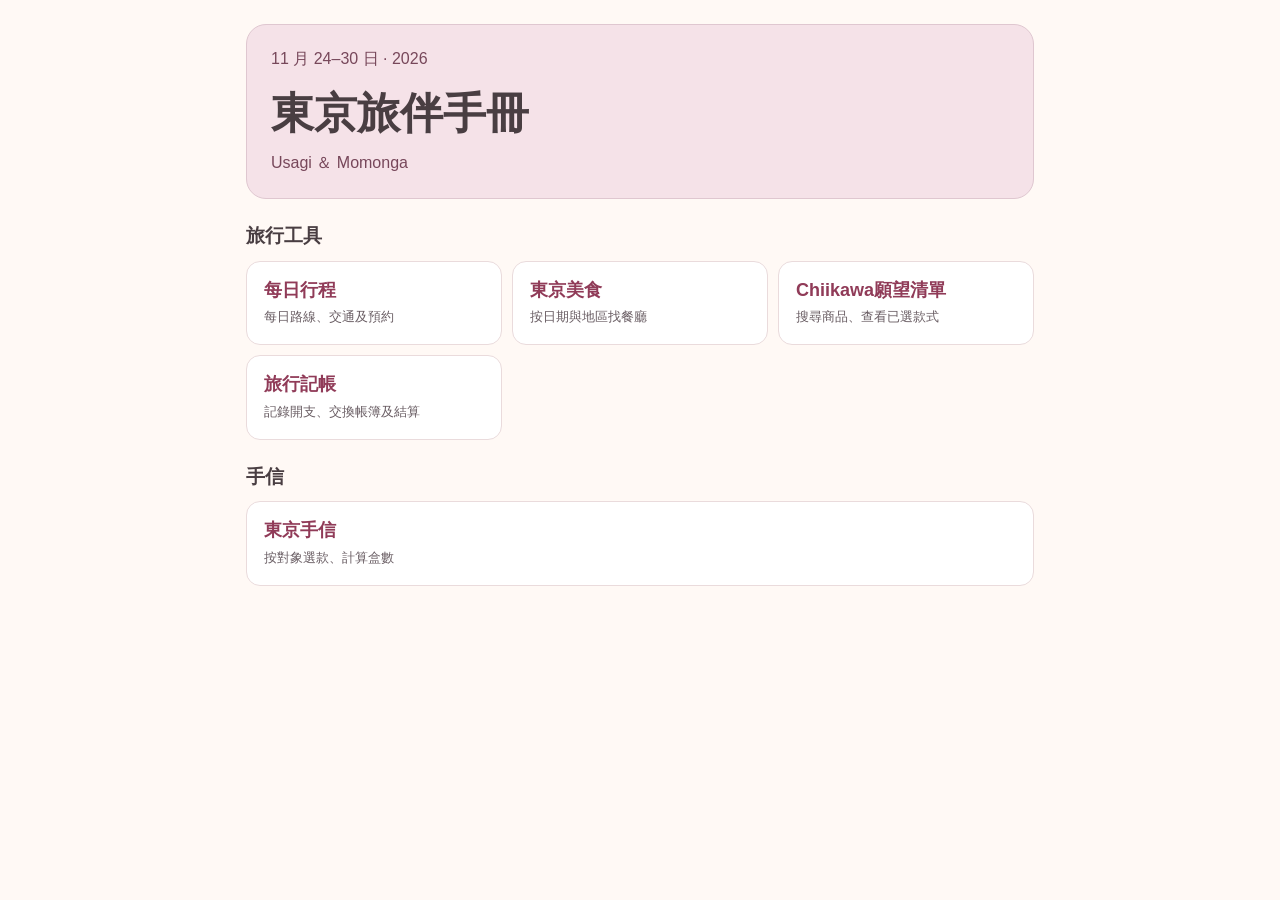
==== index.html @ d5c10bdd "Publish the Tokyo travel handbook" ====
<!doctype html><html lang="zh-Hant"><meta charset="utf-8"><meta name="viewport" content="width=device-width,initial-scale=1"><title>東京旅伴手冊</title><style>*{box-sizing:border-box}body{margin:0;background:#fff9f5;color:#493e42;font:16px/1.55 -apple-system,'PingFang TC',sans-serif}main{max-width:820px;margin:auto;padding:24px 16px 45px}header{background:#f5e2e8;border:1px solid #dfc7d0;border-radius:20px;padding:22px 24px}header p{color:#77475a;margin:0}h1{margin:.2em 0 .1em;font-size:clamp(29px,6vw,43px)}h2{font-size:19px;margin:22px 0 10px}.grid{display:grid;grid-template-columns:repeat(auto-fit,minmax(min(225px,100%),1fr));gap:10px}a{display:block;background:white;padding:15px 17px;border:1px solid #eadbdc;border-radius:14px;color:#493e42;text-decoration:none}a:hover,a:focus-visible{outline:2px solid #b34868}strong{display:block;font-size:18px;color:#903b58}small{color:#695d63}.files a{padding:10px 14px;margin:6px 0;background:#eef4f6}</style><main><header><p>11 月 24–30 日 · 2026</p><h1>東京旅伴手冊</h1><p>Usagi ＆ Momonga</p></header><h2>旅行工具</h2><div class="grid"><a href="每日行程.html"><strong>每日行程</strong><small>每日路線、交通及預約</small></a><a href="東京美食.html"><strong>東京美食</strong><small>按日期與地區找餐廳</small></a><a href="Chiikawa願望清單.html"><strong>Chiikawa願望清單</strong><small>搜尋商品、查看已選款式</small></a><a href="ledger/"><strong>旅行記帳</strong><small>記錄開支、交換帳簿及結算</small></a></div><h2>手信</h2><div class="grid"><a href="東京手信.html"><strong>東京手信</strong><small>按對象選款、計算盒數</small></a></div></main></html>
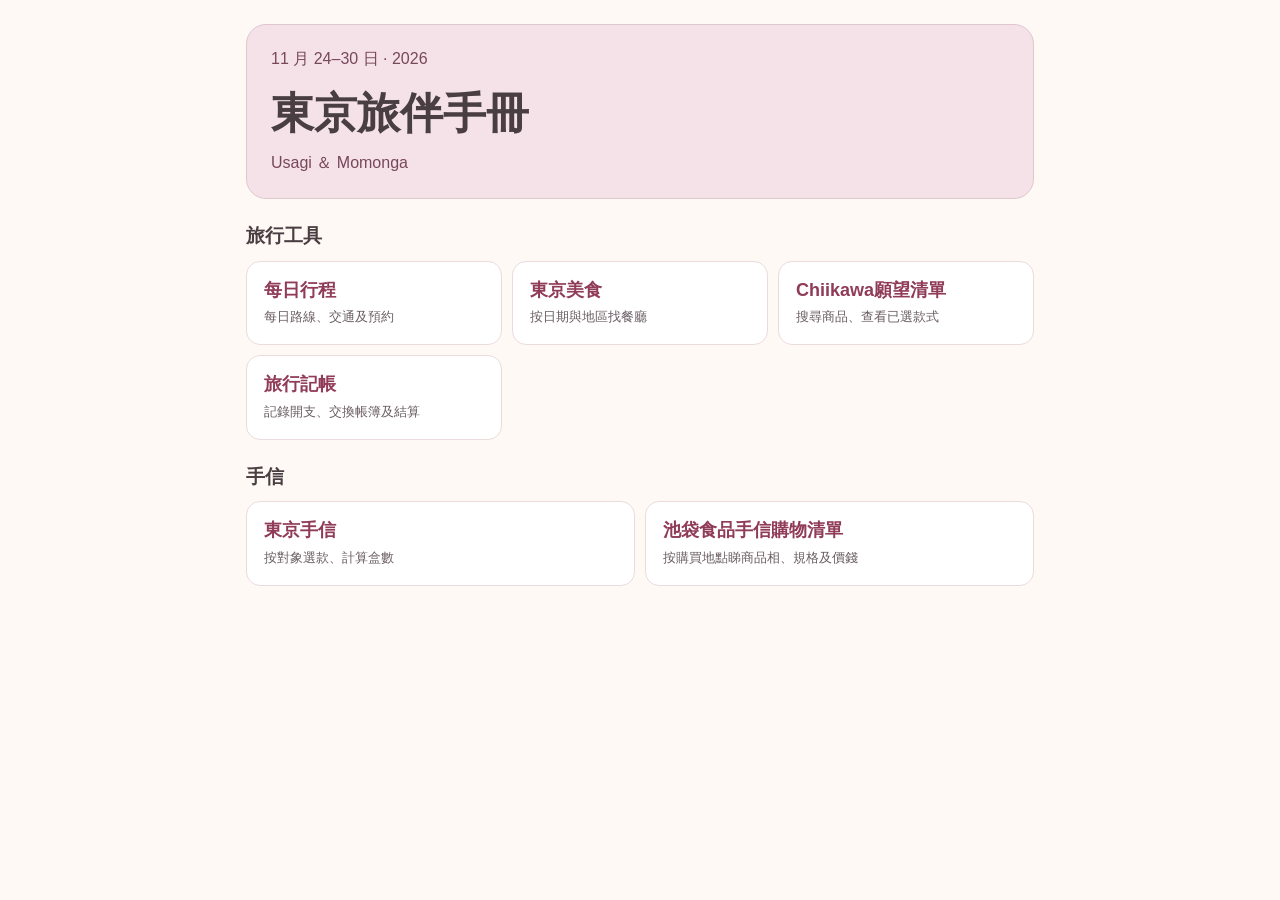
==== commit 5bc44ab1: "Add Ikebukuro food souvenir shopping guide" ====
--- a/index.html
+++ b/index.html
@@ -1 +1 @@
-<!doctype html><html lang="zh-Hant"><meta charset="utf-8"><meta name="viewport" content="width=device-width,initial-scale=1"><title>東京旅伴手冊</title><style>*{box-sizing:border-box}body{margin:0;background:#fff9f5;color:#493e42;font:16px/1.55 -apple-system,'PingFang TC',sans-serif}main{max-width:820px;margin:auto;padding:24px 16px 45px}header{background:#f5e2e8;border:1px solid #dfc7d0;border-radius:20px;padding:22px 24px}header p{color:#77475a;margin:0}h1{margin:.2em 0 .1em;font-size:clamp(29px,6vw,43px)}h2{font-size:19px;margin:22px 0 10px}.grid{display:grid;grid-template-columns:repeat(auto-fit,minmax(min(225px,100%),1fr));gap:10px}a{display:block;background:white;padding:15px 17px;border:1px solid #eadbdc;border-radius:14px;color:#493e42;text-decoration:none}a:hover,a:focus-visible{outline:2px solid #b34868}strong{display:block;font-size:18px;color:#903b58}small{color:#695d63}.files a{padding:10px 14px;margin:6px 0;background:#eef4f6}</style><main><header><p>11 月 24–30 日 · 2026</p><h1>東京旅伴手冊</h1><p>Usagi ＆ Momonga</p></header><h2>旅行工具</h2><div class="grid"><a href="每日行程.html"><strong>每日行程</strong><small>每日路線、交通及預約</small></a><a href="東京美食.html"><strong>東京美食</strong><small>按日期與地區找餐廳</small></a><a href="Chiikawa願望清單.html"><strong>Chiikawa願望清單</strong><small>搜尋商品、查看已選款式</small></a><a href="ledger/"><strong>旅行記帳</strong><small>記錄開支、交換帳簿及結算</small></a></div><h2>手信</h2><div class="grid"><a href="東京手信.html"><strong>東京手信</strong><small>按對象選款、計算盒數</small></a></div></main></html>+<!doctype html><html lang="zh-Hant"><meta charset="utf-8"><meta name="viewport" content="width=device-width,initial-scale=1"><title>東京旅伴手冊</title><style>*{box-sizing:border-box}body{margin:0;background:#fff9f5;color:#493e42;font:16px/1.55 -apple-system,'PingFang TC',sans-serif}main{max-width:820px;margin:auto;padding:24px 16px 45px}header{background:#f5e2e8;border:1px solid #dfc7d0;border-radius:20px;padding:22px 24px}header p{color:#77475a;margin:0}h1{margin:.2em 0 .1em;font-size:clamp(29px,6vw,43px)}h2{font-size:19px;margin:22px 0 10px}.grid{display:grid;grid-template-columns:repeat(auto-fit,minmax(min(225px,100%),1fr));gap:10px}a{display:block;background:white;padding:15px 17px;border:1px solid #eadbdc;border-radius:14px;color:#493e42;text-decoration:none}a:hover,a:focus-visible{outline:2px solid #b34868}strong{display:block;font-size:18px;color:#903b58}small{color:#695d63}.files a{padding:10px 14px;margin:6px 0;background:#eef4f6}</style><main><header><p>11 月 24–30 日 · 2026</p><h1>東京旅伴手冊</h1><p>Usagi ＆ Momonga</p></header><h2>旅行工具</h2><div class="grid"><a href="每日行程.html"><strong>每日行程</strong><small>每日路線、交通及預約</small></a><a href="東京美食.html"><strong>東京美食</strong><small>按日期與地區找餐廳</small></a><a href="Chiikawa願望清單.html"><strong>Chiikawa願望清單</strong><small>搜尋商品、查看已選款式</small></a><a href="ledger/"><strong>旅行記帳</strong><small>記錄開支、交換帳簿及結算</small></a></div><h2>手信</h2><div class="grid"><a href="東京手信.html"><strong>東京手信</strong><small>按對象選款、計算盒數</small></a><a href="池袋食品手信購物清單.html"><strong>池袋食品手信購物清單</strong><small>按購買地點睇商品相、規格及價錢</small></a></div></main></html>
